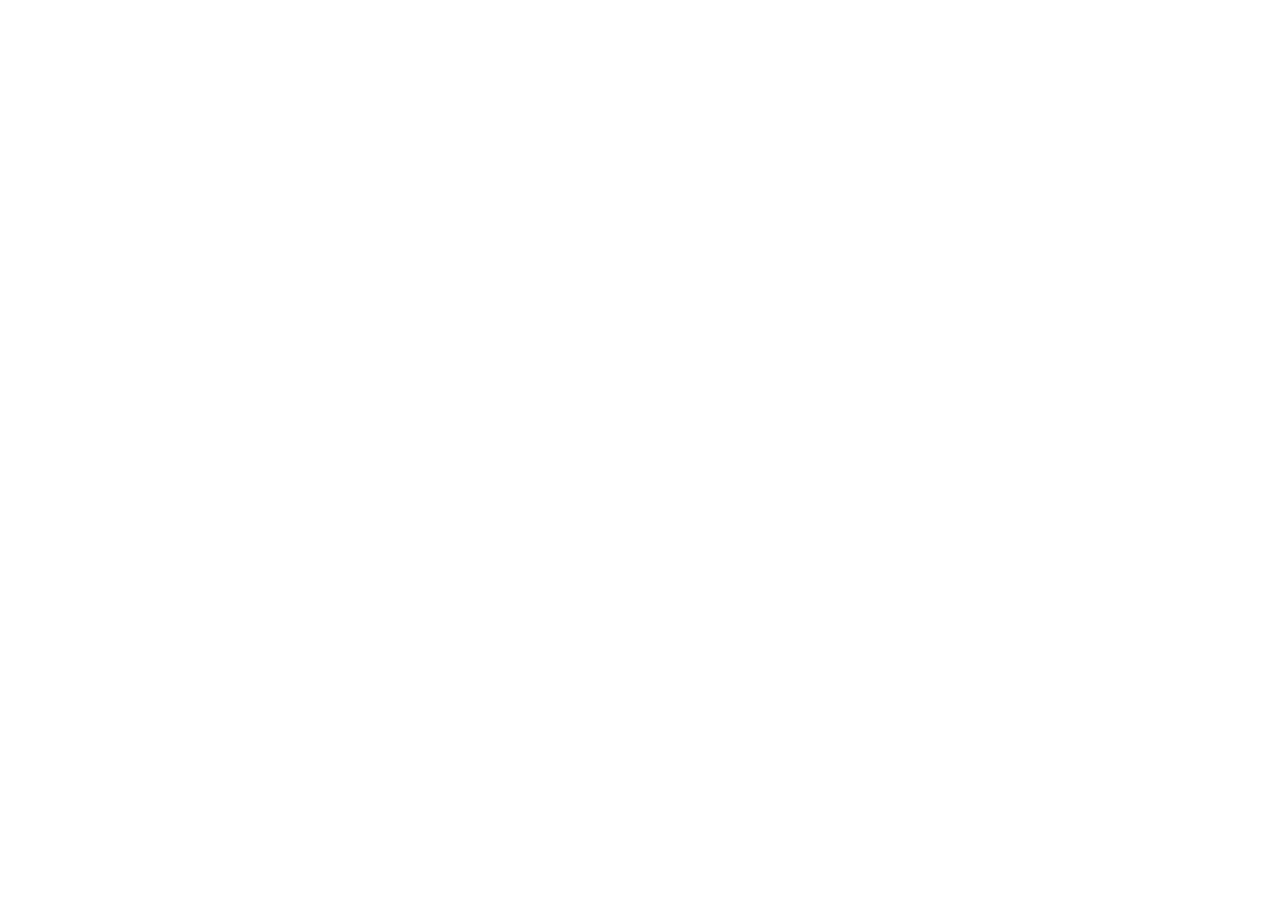
==== frontend-1-practice/index.html @ bff28183 "Initial commit" ====
<!DOCTYPE html>
<html lang="ru">
  <head>
    <meta charset="UTF-8" />
    <meta name="viewport" content="width=device-width, initial-scale=1.0" />
    <title>Выбор даты и времени</title>
    <link rel="stylesheet" href="styles.css" />
  </head>
  <body>
    <!--
      ЗАДАНИЕ
      ========
      Сверстать страницу выбора даты и времени по своему макету.

      Пока это только вёрстка. Никакого JavaScript — ни кликов,
      ни переходов, ни выбора дня. Всё статично.

      Стили пишите в styles.css. Разметку — здесь.
    -->

    <div class="page">
      <!-- Начните отсюда. Разметьте шапку, основную область
           с календарём и слотами, подвал. -->
    </div>
  </body>
</html>
---- frontend-1-practice/styles.css ----
/* Стили страницы.
   Пишите здесь. */

* {
  margin: 0;
  padding: 0;
  box-sizing: border-box;
}

body {
  min-height: 100vh;
  font-family: sans-serif;
}
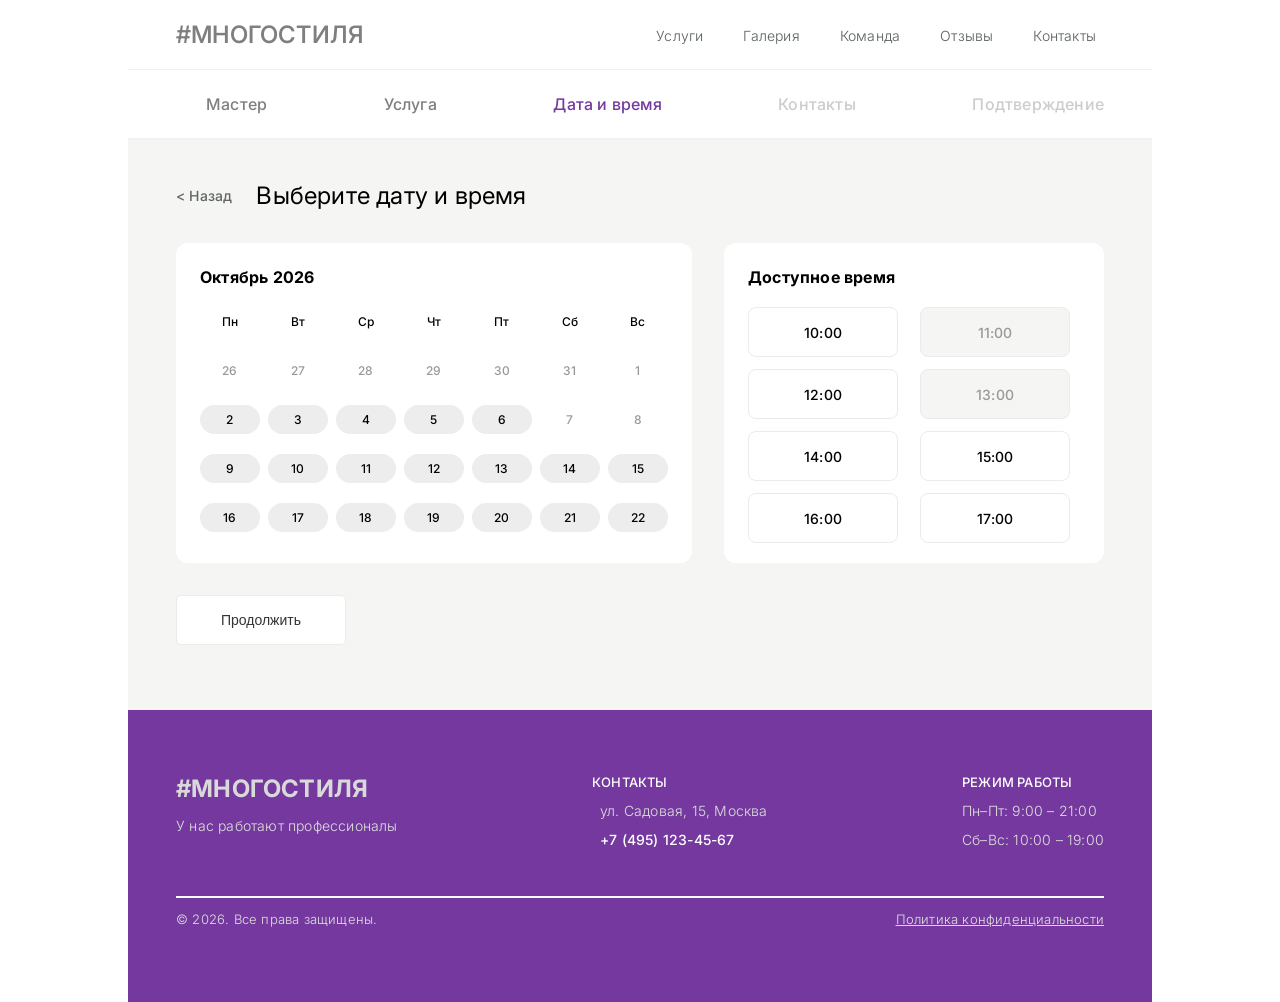
==== commit a21457f4: "Задание 1. HTML/CSS" ====
--- a/frontend-1-practice/index.html
+++ b/frontend-1-practice/index.html
@@ -1,26 +1,188 @@
 <!DOCTYPE html>
-<html lang="ru">
-  <head>
-    <meta charset="UTF-8" />
-    <meta name="viewport" content="width=device-width, initial-scale=1.0" />
-    <title>Выбор даты и времени</title>
-    <link rel="stylesheet" href="styles.css" />
-  </head>
-  <body>
-    <!--
-      ЗАДАНИЕ
-      ========
-      Сверстать страницу выбора даты и времени по своему макету.
+<html lang="en">
+<head>
+    <meta charset="UTF-8">
+    <meta name="viewport" content="width=device-width, initial-scale=1.0">
+    <title>Document</title>
+    <link rel="stylesheet" href="styles.css">
+</head>
+<body>
+    <header>
+        <div class="logo"><span>#МНОГОСТИЛЯ</span></div>
+        <nav class="navbar">
+            <ul class="nav-list">
+                <li><a href="#">Услуги</a></li>
+                <li><a href="#">Галерия</a></li>
+                <li><a href="#">Команда</a></li>
+                <li><a href="#">Отзывы</a></li>
+                <li><a href="#">Контакты</a></li>
+            </ul>
+        </nav>
+    </header>
+    <div class="wrapper">
 
-      Пока это только вёрстка. Никакого JavaScript — ни кликов,
-      ни переходов, ни выбора дня. Всё статично.
+    <div class="progress">
+        <div class="container">
+            <img src="img/Frame.svg" alt="">
+            <span id="master">Мастер</span>
+        </div>
+        <div class="container">
+            <img src="img/Frame (1).svg" alt="">
+            <span id="work">Услуга</span>
+        </div>
+        <div class="container">
+            <img src="img/Frame (2).svg" alt="">
+            <span id="dateTime">Дата и время</span>
+        </div>
+        <div class="container">
+            <img src="img/Frame (3).svg" alt="">
+            <span id="contact">Контакты</span>
+        </div>
+        <div class="container">
+            <img src="img/Frame (4).svg" alt="">
+            <span id="accept" >Подтверждение</span>
+        </div>
+    </div>
 
-      Стили пишите в styles.css. Разметку — здесь.
-    -->
+    <div class="hero">
+        <div class="heroMainText">
+            <span>< Назад </span>
+            <h3>Выберите дату и время</h3>
+        </div>
 
-    <div class="page">
-      <!-- Начните отсюда. Разметьте шапку, основную область
-           с календарём и слотами, подвал. -->
+        <div class="heroMainMenu">
+            <div class="date">
+                <div class="textDate">
+                    <h4>Октябрь 2026</h4>
+                    <div class="buttonsDate">
+                        <img src="img/Frame (5).svg" alt="">
+                        <img src="img/Frame (6).svg" alt="">
+                    </div>
+                </div>
+
+                <div class="days">
+                    <p>Пн</p>
+                    <p>Вт</p>
+                    <p>Ср</p>
+                    <p>Чт</p>
+                    <p>Пт</p>
+                    <p>Сб</p>
+                    <p>Вс</p>
+                </div>
+
+                <div class="daysNumberRow1">
+                    <p>26</p>
+                    <p>27</p>
+                    <p>28</p>
+                    <p>29</p>
+                    <p>30</p>
+                    <p>31</p>
+                     <p>1</p>
+                </div>
+
+                <div class="daysNumberRow2">
+                    <p id="daysNumberRow2White">2</p>
+                    <p id="daysNumberRow2White">3</p>
+                    <p id="daysNumberRow2White" >4</p>
+                    <p id="daysNumberRow2White" >5</p>
+                    <p id="daysNumberRow2White">6</p> 
+                    <p id="daysNumberRow2Grey">7</p>
+                    <p id="daysNumberRow2Grey">8</p>
+                </div>
+
+                <div class="daysNumberRow3">
+                    <p id="daysNumberRow2White">9</p>
+                    <p id="daysNumberRow2White">10</p>
+                    <p id="daysNumberRow2White">11</p>
+                    <p id="daysNumberRow2White">12</p>
+                    <p id="daysNumberRow2White">13</p>
+                    <p id="daysNumberRow2White">14</p>
+                    <p id="daysNumberRow2White">15</p>
+                </div>
+
+                <div class="daysNumberRow4">
+                    <p id="daysNumberRow2White">16</p>
+                    <p id="daysNumberRow2White">17</p>
+                    <p id="daysNumberRow2White">18</p>
+                    <p id="daysNumberRow2White">19</p>
+                    <p id="daysNumberRow2White">20</p>
+                    <p id="daysNumberRow2White">21</p>
+                    <p id="daysNumberRow2White">22</p>
+                </div>
+
+            </div>
+            <div class="time">
+                <div class="textTime">
+                    <h4>Доступное время</h4>
+                </div>
+
+                <div class="times">
+                    <div class="timeBlock">
+                        <p>10:00</p>
+                    </div>
+
+                    <div id = "timeBlockNot" class="timeBlock">
+                        <p id="timeP">11:00</p>
+                    </div>
+
+                    <div class="timeBlock">
+                        <p>12:00</p>
+                    </div>
+
+                    <div id = "timeBlockNot" class="timeBlock">
+                        <p id="timeP">13:00</p>
+                    </div>
+
+                    <div class="timeBlock">
+                        <p>14:00</p>
+                    </div>
+                    <div class="timeBlock">
+                        <p>15:00</p>
+                    </div>
+                    <div class="timeBlock">
+                        <p>16:00</p>
+                    </div>
+                    <div class="timeBlock">
+                        <p>17:00</p>
+                    </div>
+                    
+
+                </div>
+                
+            </div>
+        </div>
+
+        <div class="heroButton">
+            <button>Продолжить</button>
+        </div>
+
     </div>
-  </body>
+
+    </div>
+    
+    <footer>
+        <div class="footerContainer">
+            <div class="footerLogo">
+                <h3>#МНОГОСТИЛЯ</h3>
+                <p>У нас работают профессионалы</p>
+            </div>
+            <div class="contact">
+                <span>КОНТАКТЫ</span>
+                <div id = "adres" class="adres"><img src="img/Vector.svg" alt=""><p>ул. Садовая, 15, Москва</p></div>
+                <div id = "phone" class="phone"><img src="img/Vector (1).svg" alt=""><p>+7 (495) 123-45-67</p></div>
+            </div>
+            <div class="dateTime">
+                <span>РЕЖИМ РАБОТЫ</span>
+                <p>Пн–Пт: 9:00 – 21:00</p>
+                <p>Сб–Вс: 10:00 – 19:00</p>
+            </div>
+        </div>
+
+        <div class="footerContainerEnd">
+            <p>© 2026. Все права защищены.</p>
+            <p id="politika">Политика конфиденциальности</p>
+        </div>
+
+    </footer>
+</body>
 </html>
--- a/frontend-1-practice/styles.css
+++ b/frontend-1-practice/styles.css
@@ -1,13 +1,395 @@
-/* Стили страницы.
-   Пишите здесь. */
-
-* {
+/*-------------------------Общая настройка-------------------------------*/
+
+@import url('https://fonts.googleapis.com/css2?family=DM+Sans:ital,opsz,wght@0,9..40,100..1000;1,9..40,100..1000&family=Inter:ital,opsz,wght@0,14..32,100..900;1,14..32,100..900&family=Manrope:wght@200..800&family=Open+Sans:ital,wght@0,300..800;1,300..800&family=Playfair+Display:ital,wght@0,400..900;1,400..900&family=Roboto:ital,wght@0,100..900;1,100..900&display=swap');
+
+body {
+    font-family: 'Inter', sans-serif;
+    margin: 0;
+    padding: 0;
+    font-size: 16px;
+    letter-spacing: 0.2px;
+    font-weight: 320;
+}
+
+*{
+    
+    padding: 0;
+    box-sizing: border-box;
+}
+
+/*-------------------------------Шапка------------------------------------*/
+
+header{
+    margin: 0 auto; 
+    width: 1024px;
+    padding: 20px 48px;
+    display: flex;
+    justify-content: space-between;
+    align-items: center;
+    border-bottom: 1px solid #F0F1F0;
+}
+
+nav ul {
+  display: flex;        
+  list-style: none;     
   margin: 0;
   padding: 0;
-  box-sizing: border-box;
-}
-
-body {
-  min-height: 100vh;
-  font-family: sans-serif;
-}
+  gap: 24px;
+}
+
+nav ul li a {
+  text-decoration: none; 
+  font-size: 14px;
+  color: #606666;
+  padding: 4px 8px;
+  transition: 0.3s all ease;
+}
+
+nav ul li a:hover{
+    color: #333333;
+}
+
+.logo span{
+    font-size: 24px;
+    font-weight: 550;
+    color: #7F7F7F;
+}
+
+.progress{
+    margin: 0 auto;
+    width: 1024px;
+    padding: 24px 48px;
+    display: flex;
+    justify-content: space-between;
+    align-items: center;
+    border-bottom: 2px solid #F0F1F0;
+}
+
+.container{
+    display: flex;
+    justify-content: space-between;
+    align-items: center;
+    gap: 30px;
+    font-weight: 500;
+}
+
+/*---------------------Основное действие(hero)-----------------------*/
+
+.hero{
+    margin: 0 auto;
+    width: 1024px;
+    padding-top: 40px;
+    padding-bottom: 64px;
+    padding-left: 48px;
+    padding-right: 48px;
+    background-color: #F5F5F3;
+    display: flex;
+    flex-direction: column;
+    gap: 32px;
+    border-bottom: 1px solid #F0F1F0;
+}
+
+.heroMainText{
+    display: flex;
+    justify-content: start;
+    align-items: center;
+    gap: 24px;
+    height: 31px;
+}
+
+.heroMainText span{
+    font-size: 14px;
+    color: #606666;
+    font-weight: 500;
+    cursor: pointer;
+}
+
+.heroMainText h3{
+    font-size: 24px;
+    font-weight: 400;
+}
+
+.heroMainMenu{
+    display: flex;
+    justify-content: space-between;
+    align-items: center;
+    gap: 32px;
+    width: 928;
+    height: 320;
+}
+
+.date{
+    background-color: #fff;
+    width: 516px;
+    height: 320px;
+    border-radius: 12px;
+    display: flex;
+    gap: 20px;
+    flex-direction: column;
+}
+
+.time{
+    background-color: #fff;
+    width: 380px;
+    height: 320px;
+    border-radius: 12px;
+}
+
+.date{
+    padding: 24px 24px
+}
+
+.textDate{
+    display: flex;
+    justify-content: space-between;
+    align-items: center;
+    width: 468;
+}
+
+.textDate h4{
+    margin: 0;
+}
+
+.buttonsDate{
+    display: flex;
+    justify-content: space-between;
+    align-items: center;
+    gap: 8px;
+    cursor: pointer;
+    
+}
+
+.buttonsDate img{
+    transition: all 0.3s ease;
+}
+
+.buttonsDate img:hover{
+    transform: scale(1.01);
+}
+
+.days, .daysNumberRow1, .daysNumberRow2, .daysNumberRow3, .daysNumberRow4{
+    display: grid;
+    grid-template-columns: repeat(7, 1fr);
+    gap: 8px;
+    
+}
+.days p, .daysNumberRow1 p, .daysNumberRow2 p, .daysNumberRow3 p, .daysNumberRow4 p{
+    font-size: 12px;
+    font-weight: 500;
+    margin: 0;
+    text-align: center;
+    padding-top: 7px;
+    padding-bottom: 7px;
+    cursor: pointer;
+}
+
+.daysNumberRow1 p{
+    color: #999999;
+}
+
+.daysNumberRow3 p, .daysNumberRow4 p{
+    background-color: #EDEDED;
+    border-radius: 18px;
+}
+
+
+.time{
+    padding: 24px 24px;
+    display: flex;
+    flex-direction: column;
+    gap: 20px;
+}
+
+.textTime{
+    display: flex;
+    align-items: center;
+}
+
+.textTime h4{
+    margin: 0;
+}
+
+
+.times{
+    display: grid;
+    grid-template-columns: repeat(2, 1fr);
+    gap: 12px;
+}
+
+.timeBlock{
+    width: 150px;
+    height: 50px;
+    display: flex;
+    align-items: center;
+    justify-content: center;
+    border-radius: 8px;
+    font-size: 14px;
+    font-weight: 500;
+    border: 1px solid #EBEBEB;
+    cursor: pointer;
+    transition: all 0.3s ease;
+}
+
+.timeBlock:hover{
+    background-color: #74389F;
+    color: #fff;
+}
+
+
+button{
+    width: 170px;
+    height: 50px;
+    padding: 14px 36px;
+    background-color: #fff;
+    border-radius: 5px;
+    color: #333333;
+    font-size: 14px;
+    border: 1px solid #EBEBEB;
+    transition: 0.3s all ease;
+    cursor: pointer;
+}
+
+button:hover{
+    background-color: #74389F;
+    color: #fff;
+
+}
+
+/*------------------------------------Подвал------------------------------*/
+
+footer{
+    margin: 0 auto;
+    background-color: #74389F;
+    width: 1024px;
+    height: 292px;
+    padding: 64px 48px;
+    display: flex;
+    flex-direction: column;
+    gap: 48px;
+}
+
+.footerContainer{
+    display: flex;
+    justify-content: space-between;
+    align-items: center;
+    gap: 40px;
+
+}
+
+
+
+.footerLogo p{
+    font-size: 14px;
+    color: #D9D9D9;
+    
+}
+
+.footerLogo h3{
+    margin: 0px;
+    font-size: 24px;
+    color: #D9D9D9;
+}
+
+.contact, .dateTime{
+    display: flex;
+    flex-direction: column;
+    gap: 12px;
+}
+
+.contact p, .dateTime p{
+    margin: 0px;
+    font-size: 14px;
+}
+
+.contact span,  .dateTime span {
+    margin: 0px;
+    color: #fff;
+    font-size: 13px;
+    font-weight: 500;
+}
+
+.dateTime p{
+    color: #d9d9d9;
+}
+
+.adres, .phone{
+    display: flex;
+    flex-direction: row;
+    align-items: center;
+    gap: 8px;
+}
+
+.footerContainerEnd{
+    border-top: 2px solid #fff;
+    display: flex;
+    justify-content: space-between;
+    align-items: center;
+}
+
+.footerContainerEnd p{
+    font-size: 13px;
+    color: #D9D9D9;
+}
+
+/*---------------------------------Часть с Id--------------------------------*/
+
+#politika{
+    text-decoration: underline;
+    cursor: pointer;
+    transition: all 0.3s ease;
+}
+
+#politika:hover {
+    color:#333333;
+}
+
+#adres{
+    color: #d9d9d9;
+}
+#phone{
+    color: #fff; font-weight: 500;
+}
+
+#timeP{
+    color:#999999;
+}
+
+#timeBlockNot{
+    background-color: #F5F5F3;
+}
+
+
+#daysNumberRow2White{
+    background-color: #EDEDED;
+    border-radius: 18px;
+    
+}
+
+#daysNumberRow2White:hover{
+    background-color: #74389F;
+    color: #fff;
+}
+
+#daysNumberRow2Grey{
+    color: #999999;
+}
+
+#master{
+    color: #7F7F7F;
+}
+
+#work{
+    color: #7F7F7F;
+}
+
+#dateTime{
+    color: #74389F;
+}
+
+#contact{
+    color: #CCCCCC;
+}
+
+#accept{
+    color: #CCCCCC;
+}
